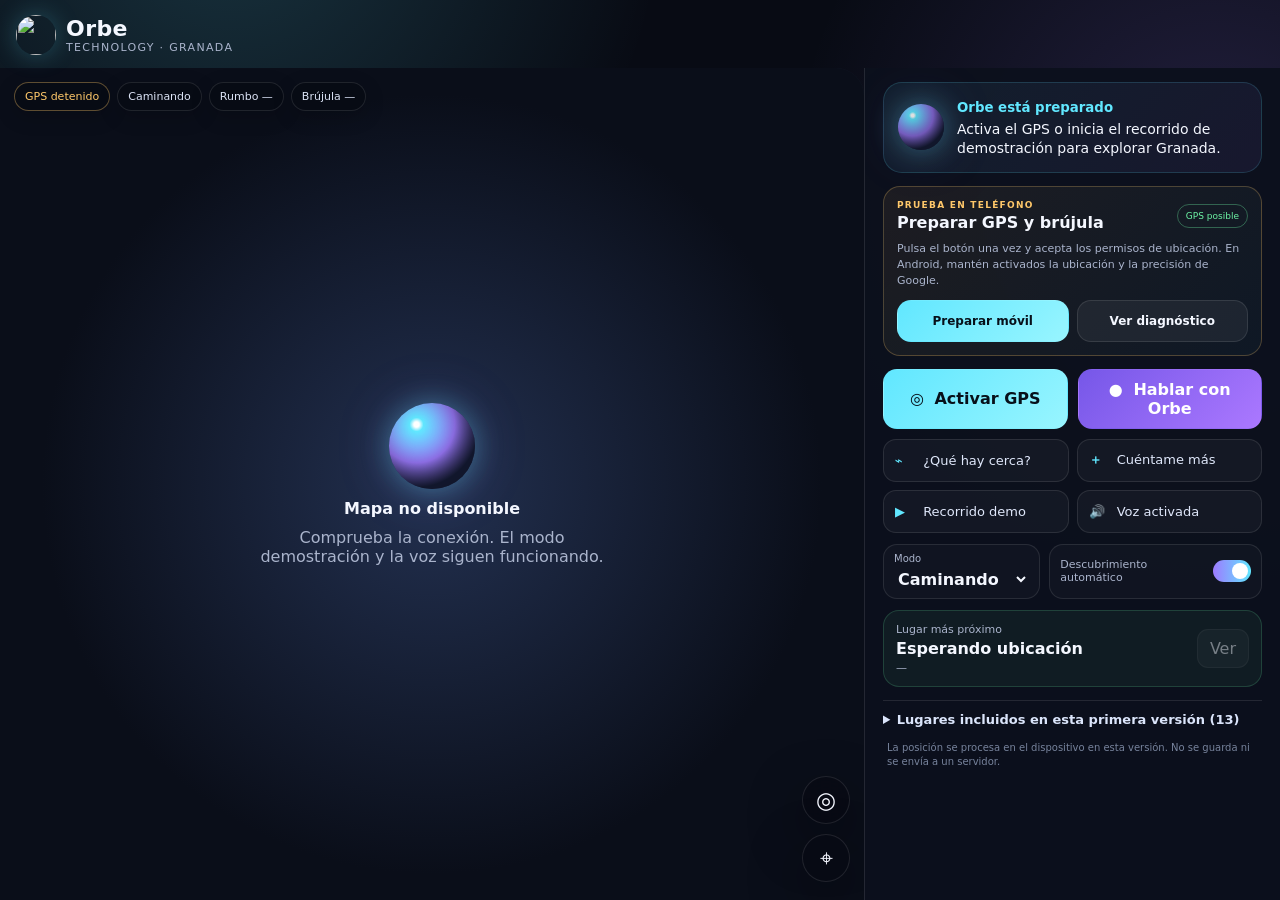
==== index.html @ 75669707 "Add files via upload" ====
<!doctype html>
<html lang="es">
<head>
  <meta charset="utf-8">
  <meta name="viewport" content="width=device-width, initial-scale=1, viewport-fit=cover">
  <meta name="theme-color" content="#080b14">
  <meta name="mobile-web-app-capable" content="yes">
  <meta name="apple-mobile-web-app-capable" content="yes">
  <meta name="apple-mobile-web-app-status-bar-style" content="black-translucent">
  <meta name="description" content="Orbe Technology: guía inteligente de Granada basada en ubicación, orientación y voz.">
  <title>Orbe Technology · Granada · v2.1</title>
  <link rel="manifest" href="manifest.webmanifest">
  <link rel="icon" href="icons/orbe-192.png">
  <link rel="apple-touch-icon" href="icons/orbe-192.png">
  <link rel="preconnect" href="https://unpkg.com">
  <link rel="preconnect" href="https://tile.openstreetmap.org">
  <link rel="stylesheet" href="https://unpkg.com/leaflet@1.9.4/dist/leaflet.css" integrity="sha256-p4NxAoJBhIINfQ3ynhSSPDuZdvzOq7pUB7ZpARp+6g=" crossorigin="">
  <link rel="stylesheet" href="styles.css?v=2.1">
</head>
<body>
  <div id="app">
    <header class="topbar">
      <div class="brand" aria-label="Orbe Technology">
        <img src="icons/orbe-192.png" alt="" class="brand-icon">
        <div>
          <strong>Orbe</strong>
          <span>Technology · Granada</span>
        </div>
      </div>
      <button id="installBtn" class="icon-btn hidden" type="button" title="Instalar Orbe" aria-label="Instalar Orbe">＋</button>
    </header>

    <main>
      <section class="map-wrap" aria-label="Mapa de Orbe">
        <div id="map"></div>
        <div id="mapFallback" class="map-fallback hidden">
          <div class="orb-large"></div>
          <strong>Mapa no disponible</strong>
          <span>Comprueba la conexión. El modo demostración y la voz siguen funcionando.</span>
        </div>

        <div class="status-row">
          <span id="locationBadge" class="badge badge-warn">GPS detenido</span>
          <span id="modeBadge" class="badge">Caminando</span>
          <span id="headingBadge" class="badge">Rumbo —</span>
          <span id="compassBadge" class="badge">Brújula —</span>
        </div>

        <div class="map-actions">
          <button id="locateBtn" class="round-btn" type="button" aria-label="Activar ubicación" title="Activar ubicación">◎</button>
          <button id="centerBtn" class="round-btn" type="button" aria-label="Centrar mapa" title="Centrar mapa">⌖</button>
        </div>
      </section>

      <section class="control-panel" aria-live="polite">
        <div class="grabber"></div>

        <div class="orbe-message">
          <div id="pulseOrb" class="pulse-orb" aria-hidden="true"></div>
          <div>
            <small id="assistantState">Orbe está preparado</small>
            <p id="assistantText">Activa el GPS o inicia el recorrido de demostración para explorar Granada.</p>
          </div>
        </div>

        <div id="mobileSetup" class="mobile-setup">
          <div class="mobile-setup-head">
            <div>
              <small>PRUEBA EN TELÉFONO</small>
              <strong>Preparar GPS y brújula</strong>
            </div>
            <span id="secureStatus" class="setup-chip">Comprobando…</span>
          </div>
          <p id="mobileSetupText">Pulsa el botón una vez y acepta los permisos de ubicación. En Android, mantén activados la ubicación y la precisión de Google.</p>
          <div class="setup-grid">
            <button id="prepareMobileBtn" class="action action-primary" type="button">Preparar móvil</button>
            <button id="diagnosticsBtn" class="action" type="button">Ver diagnóstico</button>
          </div>
          <div id="diagnosticsPanel" class="diagnostics-panel hidden">
            <div><span>Contexto seguro</span><strong id="diagSecure">—</strong></div>
            <div><span>Geolocalización</span><strong id="diagGeo">—</strong></div>
            <div><span>Brújula</span><strong id="diagCompass">—</strong></div>
            <div><span>Pantalla activa</span><strong id="diagWake">—</strong></div>
            <div><span>Protocolo</span><strong id="diagProtocol">—</strong></div>
            <div><span>Permiso GPS</span><strong id="diagPermission">—</strong></div>
          </div>
        </div>

        <div class="primary-actions">
          <button id="gpsBtn" class="action action-primary" type="button">
            <span>◎</span> Activar GPS
          </button>
          <button id="micBtn" class="action action-voice" type="button">
            <span>●</span> Hablar con Orbe
          </button>
        </div>

        <div class="quick-grid">
          <button id="nearbyBtn" class="quick" type="button"><span>⌁</span> ¿Qué hay cerca?</button>
          <button id="moreBtn" class="quick" type="button"><span>＋</span> Cuéntame más</button>
          <button id="demoBtn" class="quick" type="button"><span>▶</span> Recorrido demo</button>
          <button id="muteBtn" class="quick" type="button"><span>🔊</span> Voz activada</button>
        </div>

        <div class="settings-line">
          <label class="select-wrap">
            <span>Modo</span>
            <select id="travelMode">
              <option value="walk">Caminando</option>
              <option value="car">Vehículo</option>
            </select>
          </label>
          <label class="switch-wrap">
            <span>Descubrimiento automático</span>
            <input id="autoDiscover" type="checkbox" checked>
            <i></i>
          </label>
        </div>

        <div id="nearestCard" class="nearest-card">
          <div>
            <small>Lugar más próximo</small>
            <strong id="nearestName">Esperando ubicación</strong>
            <span id="nearestMeta">—</span>
          </div>
          <button id="openNearestBtn" class="small-btn" type="button" disabled>Ver</button>
        </div>

        <details class="places-section">
          <summary>Lugares incluidos en esta primera versión <span id="poiCount"></span></summary>
          <div id="placesList" class="places-list"></div>
        </details>

        <p class="privacy-note">La posición se procesa en el dispositivo en esta versión. No se guarda ni se envía a un servidor.</p>
      </section>
    </main>
  </div>

  <dialog id="poiDialog" class="poi-dialog">
    <button id="closeDialogBtn" class="dialog-close" type="button" aria-label="Cerrar">×</button>
    <div id="dialogEmoji" class="dialog-emoji">◎</div>
    <small id="dialogCategory"></small>
    <h2 id="dialogTitle"></h2>
    <p id="dialogDistance"></p>
    <p id="dialogLong"></p>
    <div class="dialog-actions">
      <button id="speakPoiBtn" class="action action-primary" type="button">Escuchar</button>
      <button id="guidePoiBtn" class="action" type="button">Orientarme</button>
    </div>
    <a id="dialogSource" href="#" target="_blank" rel="noreferrer">Consultar fuente</a>
  </dialog>

  <div id="toast" class="toast" role="status"></div>

  <script src="https://unpkg.com/leaflet@1.9.4/dist/leaflet.js" integrity="sha256-20nQCchB9co0qIjJZRGuk2/Z9VM+kNiyxNV1lvTlZBo=" crossorigin=""></script>
  <script src="pois.js?v=2.1"></script>
  <script src="app.js?v=2.1"></script>
</body>
</html>
---- styles.css ----
:root {
  color-scheme: dark;
  --bg: #080b14;
  --panel: rgba(12, 16, 29, 0.96);
  --panel-soft: rgba(27, 34, 55, 0.82);
  --text: #f4f7ff;
  --muted: #aab4cc;
  --line: rgba(255,255,255,.10);
  --cyan: #61e7ff;
  --violet: #9d7bff;
  --green: #6cf2a4;
  --amber: #ffc86a;
  --danger: #ff7b91;
  --shadow: 0 18px 55px rgba(0,0,0,.38);
}
* { box-sizing: border-box; }
html, body { margin: 0; min-height: 100%; background: var(--bg); color: var(--text); font-family: Inter, ui-sans-serif, system-ui, -apple-system, BlinkMacSystemFont, "Segoe UI", sans-serif; }
body { overflow-x: hidden; }
button, select { font: inherit; }
button { cursor: pointer; }
.hidden { display: none !important; }
#app { min-height: 100dvh; background: radial-gradient(circle at 18% -10%, rgba(97,231,255,.18), transparent 30%), radial-gradient(circle at 95% 20%, rgba(157,123,255,.18), transparent 30%), var(--bg); }
.topbar { height: 68px; display: flex; align-items: center; justify-content: space-between; padding: max(10px, env(safe-area-inset-top)) 16px 8px; position: relative; z-index: 1000; }
.brand { display: flex; align-items: center; gap: 10px; }
.brand-icon { width: 40px; height: 40px; border-radius: 50%; box-shadow: 0 0 24px rgba(97,231,255,.25); }
.brand strong { display: block; font-size: 22px; letter-spacing: .02em; }
.brand span { display: block; color: var(--muted); font-size: 11px; letter-spacing: .12em; text-transform: uppercase; }
.icon-btn { width: 40px; height: 40px; border-radius: 50%; border: 1px solid var(--line); background: var(--panel-soft); color: var(--text); font-size: 23px; }
main { display: grid; grid-template-columns: minmax(0, 1.35fr) minmax(340px, .65fr); min-height: calc(100dvh - 68px); }
.map-wrap { position: sticky; top: 0; min-height: calc(100dvh - 68px); overflow: hidden; border-radius: 0 28px 0 0; }
#map { width: 100%; height: 100%; min-height: calc(100dvh - 68px); background: #101827; }
.leaflet-container { background: #101827; font-family: inherit; }
.leaflet-tile-pane { filter: none !important; }
.leaflet-tile { max-width: none !important; max-height: none !important; image-rendering: auto; }
/* El filtro oscuro anterior podía provocar huecos de renderizado en Chrome. */
.leaflet-control-attribution { font-size: 9px; background: rgba(8,11,20,.78) !important; color: #c3c9d7; }
.leaflet-control-attribution a { color: #8deaff; }
.poi-marker { width: 34px; height: 34px; display: grid; place-items: center; border: 2px solid rgba(255,255,255,.8); border-radius: 50%; background: linear-gradient(145deg, rgba(25,35,61,.98), rgba(10,13,25,.98)); box-shadow: 0 6px 18px rgba(0,0,0,.42), 0 0 18px rgba(97,231,255,.26); font-size: 17px; }
.user-marker { --heading: 0deg; width: 34px; height: 34px; border-radius: 50%; background: var(--cyan); border: 5px solid rgba(255,255,255,.86); box-shadow: 0 0 0 9px rgba(97,231,255,.18), 0 0 28px rgba(97,231,255,.70); position: relative; transform: rotate(var(--heading)); transition: transform .35s linear; }
.user-marker::after { content: ""; position: absolute; width: 0; height: 0; border-left: 7px solid transparent; border-right: 7px solid transparent; border-bottom: 14px solid var(--cyan); top: -17px; left: 5px; transform-origin: 7px 34px; }
.status-row { position: absolute; z-index: 600; top: 14px; left: 14px; right: 14px; display: flex; flex-wrap: wrap; gap: 7px; pointer-events: none; }
.badge { padding: 7px 10px; border-radius: 999px; border: 1px solid var(--line); background: rgba(8,11,20,.82); backdrop-filter: blur(12px); color: #dce4f6; font-size: 11px; box-shadow: 0 6px 20px rgba(0,0,0,.18); }
.badge-good { border-color: rgba(108,242,164,.36); color: var(--green); }
.badge-warn { border-color: rgba(255,200,106,.35); color: var(--amber); }
.map-actions { position: absolute; right: 14px; bottom: 18px; z-index: 600; display: grid; gap: 10px; }
.round-btn { width: 48px; height: 48px; border: 1px solid var(--line); border-radius: 50%; background: rgba(8,11,20,.90); color: var(--text); font-size: 23px; box-shadow: var(--shadow); backdrop-filter: blur(12px); }
.round-btn.active { color: var(--cyan); border-color: rgba(97,231,255,.55); }
.map-fallback { position: absolute; inset: 0; z-index: 400; display: grid; align-content: center; justify-items: center; gap: 10px; padding: 30px; text-align: center; background: radial-gradient(circle at center, rgba(38,53,88,.85), #0a0e19 65%); }
.map-fallback span { color: var(--muted); max-width: 360px; }
.orb-large, .pulse-orb { border-radius: 50%; background: radial-gradient(circle at 32% 25%, #fff 0 3%, var(--cyan) 8%, var(--violet) 44%, #1b2344 72%); box-shadow: inset -12px -16px 30px rgba(0,0,0,.40), 0 0 28px rgba(97,231,255,.36), 0 0 58px rgba(157,123,255,.18); }
.orb-large { width: 86px; height: 86px; }
.control-panel { padding: 14px 18px calc(22px + env(safe-area-inset-bottom)); background: var(--panel); border-left: 1px solid var(--line); overflow-y: auto; max-height: calc(100dvh - 68px); }
.grabber { display: none; width: 46px; height: 4px; border-radius: 99px; background: rgba(255,255,255,.22); margin: 2px auto 13px; }
.orbe-message { display: flex; gap: 13px; align-items: center; padding: 14px; border: 1px solid rgba(97,231,255,.16); background: linear-gradient(135deg, rgba(97,231,255,.07), rgba(157,123,255,.08)); border-radius: 19px; margin-bottom: 13px; }
.pulse-orb { flex: 0 0 auto; width: 46px; height: 46px; transition: transform .2s ease; }
.pulse-orb.speaking { animation: pulse 1.1s infinite ease-in-out; }
@keyframes pulse { 50% { transform: scale(1.13); filter: brightness(1.2); } }
.orbe-message small { color: var(--cyan); font-weight: 700; }
.orbe-message p { margin: 4px 0 0; line-height: 1.35; font-size: 14px; }
.primary-actions { display: grid; grid-template-columns: 1fr 1fr; gap: 10px; }
.action { min-height: 48px; border-radius: 14px; border: 1px solid var(--line); background: rgba(255,255,255,.055); color: var(--text); padding: 10px 13px; font-weight: 750; }
.action span { margin-right: 5px; }
.action-primary { color: #07101a; background: linear-gradient(135deg, var(--cyan), #98f5ff); border-color: transparent; }
.action-voice { color: white; background: linear-gradient(135deg, #7657e8, #ab78ff); border-color: transparent; }
.action.listening { animation: listen 1s infinite; }
@keyframes listen { 50% { box-shadow: 0 0 0 8px rgba(157,123,255,.16); } }
.quick-grid { display: grid; grid-template-columns: 1fr 1fr; gap: 8px; margin: 10px 0; }
.quick { min-height: 43px; border: 1px solid var(--line); border-radius: 13px; color: #dfe7fa; background: rgba(255,255,255,.035); text-align: left; padding: 9px 11px; font-size: 13px; }
.quick span { display: inline-grid; width: 24px; color: var(--cyan); font-weight: 800; }
.settings-line { display: grid; grid-template-columns: .85fr 1.15fr; gap: 9px; margin: 11px 0; }
.select-wrap, .switch-wrap { min-height: 55px; border: 1px solid var(--line); border-radius: 14px; background: rgba(255,255,255,.025); padding: 8px 10px; }
.select-wrap span, .switch-wrap span { display: block; font-size: 10px; color: var(--muted); margin-bottom: 5px; }
select { width: 100%; border: 0; outline: 0; color: var(--text); background: transparent; font-weight: 700; }
.switch-wrap { display: grid; grid-template-columns: 1fr 38px; align-items: center; gap: 6px; }
.switch-wrap span { margin: 0; font-size: 11px; }
.switch-wrap input { display: none; }
.switch-wrap i { width: 38px; height: 22px; border-radius: 99px; background: #31384a; position: relative; transition: .2s; }
.switch-wrap i::after { content: ""; position: absolute; width: 16px; height: 16px; border-radius: 50%; background: white; left: 3px; top: 3px; transition: .2s; }
.switch-wrap input:checked + i { background: linear-gradient(90deg, var(--violet), var(--cyan)); }
.switch-wrap input:checked + i::after { transform: translateX(16px); }
.nearest-card { display: flex; align-items: center; justify-content: space-between; gap: 10px; border: 1px solid rgba(108,242,164,.18); background: rgba(108,242,164,.055); border-radius: 16px; padding: 12px; }
.nearest-card small, .nearest-card span { display: block; color: var(--muted); font-size: 11px; }
.nearest-card strong { display: block; margin: 3px 0; }
.small-btn { border: 1px solid var(--line); color: var(--text); border-radius: 11px; background: rgba(255,255,255,.07); padding: 9px 12px; }
.small-btn:disabled { opacity: .45; cursor: not-allowed; }
.places-section { margin-top: 13px; border-top: 1px solid var(--line); padding-top: 11px; }
.places-section summary { cursor: pointer; color: #dbe5fb; font-size: 13px; font-weight: 750; }
.places-list { display: grid; gap: 7px; margin-top: 10px; }
.place-row { display: grid; grid-template-columns: 34px 1fr auto; align-items: center; gap: 9px; border: 1px solid var(--line); border-radius: 13px; background: rgba(255,255,255,.025); padding: 9px; }
.place-row .place-emoji { width: 34px; height: 34px; display: grid; place-items: center; border-radius: 50%; background: rgba(97,231,255,.08); }
.place-row small { display: block; color: var(--muted); font-size: 10px; }
.place-row button { border: 0; color: var(--cyan); background: transparent; font-weight: 800; }
.privacy-note { color: #77839c; font-size: 10px; line-height: 1.45; margin: 14px 4px 0; }
.poi-dialog { width: min(520px, calc(100% - 24px)); border: 1px solid var(--line); border-radius: 24px; background: #0d1220; color: var(--text); padding: 22px; box-shadow: var(--shadow); }
.poi-dialog::backdrop { background: rgba(0,0,0,.72); backdrop-filter: blur(5px); }
.dialog-close { position: absolute; top: 10px; right: 12px; width: 34px; height: 34px; border: 0; border-radius: 50%; background: rgba(255,255,255,.07); color: var(--text); font-size: 24px; }
.dialog-emoji { font-size: 34px; margin-top: 4px; }
.poi-dialog small { color: var(--cyan); }
.poi-dialog h2 { margin: 7px 38px 6px 0; }
.poi-dialog p { color: #d8e0f0; line-height: 1.55; }
#dialogDistance { color: var(--muted); font-size: 12px; }
.dialog-actions { display: grid; grid-template-columns: 1fr 1fr; gap: 9px; margin: 16px 0; }
.poi-dialog a { color: var(--cyan); font-size: 12px; }
.toast { position: fixed; left: 50%; bottom: calc(18px + env(safe-area-inset-bottom)); z-index: 3000; transform: translate(-50%, 30px); opacity: 0; pointer-events: none; padding: 10px 14px; border-radius: 12px; background: rgba(14,19,33,.95); border: 1px solid var(--line); color: var(--text); transition: .25s; box-shadow: var(--shadow); text-align: center; max-width: calc(100% - 30px); font-size: 13px; }
.toast.show { transform: translate(-50%, 0); opacity: 1; }
@media (max-width: 820px) {
  .topbar { height: 62px; }
  main { display: block; min-height: calc(100dvh - 62px); }
  .map-wrap { position: relative; height: 47dvh; min-height: 330px; border-radius: 0; }
  #map { min-height: 330px; height: 47dvh; }
  .control-panel { position: relative; z-index: 800; margin-top: -24px; border: 0; border-radius: 25px 25px 0 0; max-height: none; min-height: 54dvh; box-shadow: 0 -15px 40px rgba(0,0,0,.32); }
  .grabber { display: block; }
  .status-row { top: 10px; }
  .map-actions { bottom: 36px; }
}
@media (max-width: 410px) {
  .primary-actions { grid-template-columns: 1fr; }
  .settings-line { grid-template-columns: 1fr; }
}

.mobile-setup { margin-bottom: 13px; padding: 13px; border-radius: 17px; border: 1px solid rgba(255,200,106,.25); background: linear-gradient(135deg, rgba(255,200,106,.07), rgba(97,231,255,.04)); }
.mobile-setup-head { display: flex; align-items: center; justify-content: space-between; gap: 10px; }
.mobile-setup-head small { display: block; color: var(--amber); font-size: 9px; font-weight: 850; letter-spacing: .14em; }
.mobile-setup-head strong { display: block; margin-top: 3px; }
.mobile-setup p { color: var(--muted); font-size: 11px; line-height: 1.45; margin: 9px 0 11px; }
.setup-chip { flex: 0 0 auto; padding: 6px 8px; border-radius: 999px; border: 1px solid var(--line); color: var(--muted); font-size: 9px; }
.setup-chip.good { color: var(--green); border-color: rgba(108,242,164,.34); }
.setup-chip.warn { color: var(--amber); border-color: rgba(255,200,106,.35); }
.setup-grid { display: grid; grid-template-columns: 1fr 1fr; gap: 8px; }
.setup-grid .action { min-height: 42px; font-size: 12px; }
.diagnostics-panel { display: grid; grid-template-columns: 1fr 1fr; gap: 7px; margin-top: 10px; }
.diagnostics-panel div { min-width: 0; padding: 8px; border: 1px solid var(--line); border-radius: 11px; background: rgba(255,255,255,.025); }
.diagnostics-panel span, .diagnostics-panel strong { display: block; overflow-wrap: anywhere; }
.diagnostics-panel span { color: var(--muted); font-size: 9px; }
.diagnostics-panel strong { margin-top: 3px; font-size: 11px; }
@media (max-width: 410px) {
  .setup-grid, .diagnostics-panel { grid-template-columns: 1fr; }
}
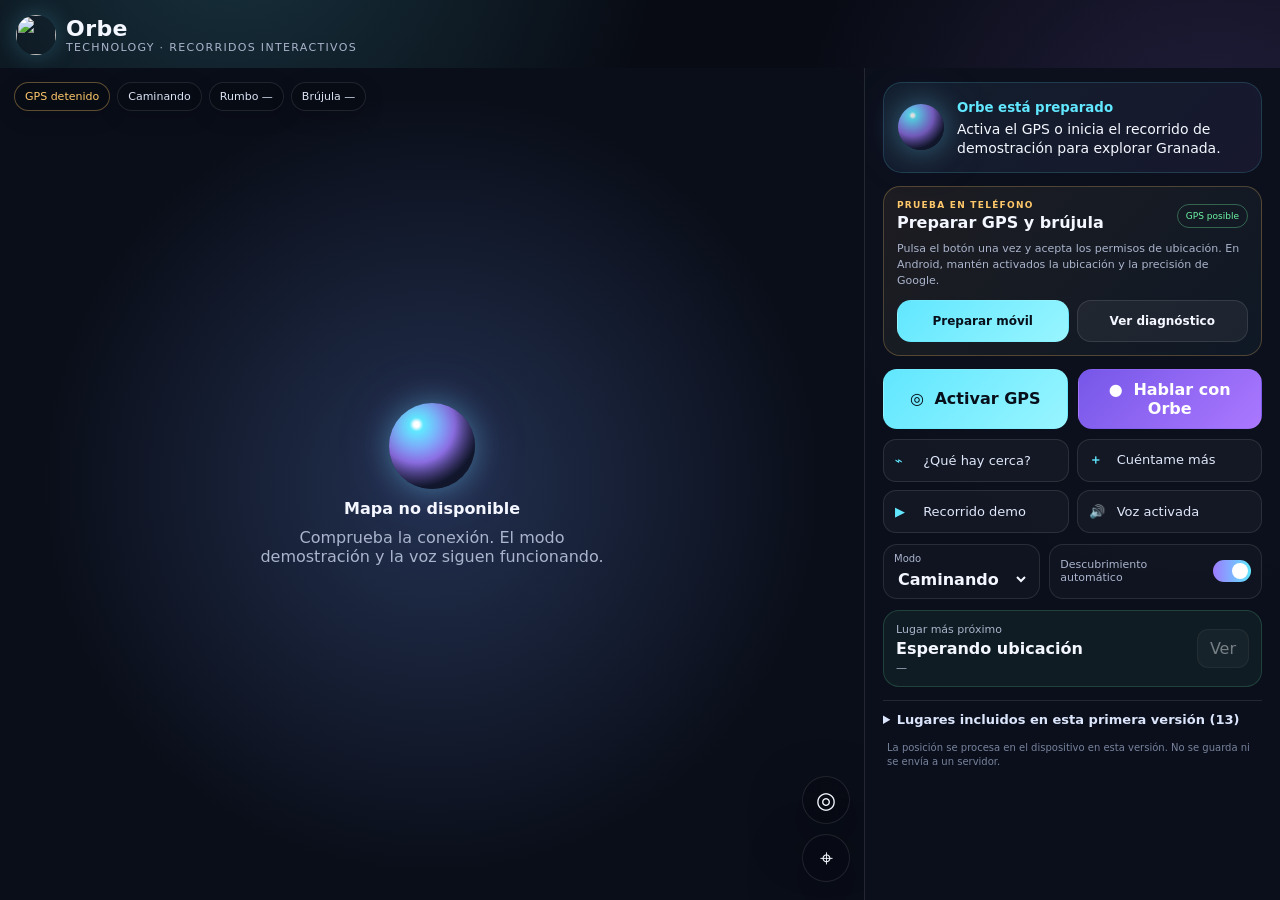
==== commit 028a9447: "Corrige carga del mapa y actualiza nombre de Orbe" ====
--- a/index.html
+++ b/index.html
@@ -7,24 +7,22 @@
   <meta name="mobile-web-app-capable" content="yes">
   <meta name="apple-mobile-web-app-capable" content="yes">
   <meta name="apple-mobile-web-app-status-bar-style" content="black-translucent">
-  <meta name="description" content="Orbe Technology: guía inteligente de Granada basada en ubicación, orientación y voz.">
-  <title>Orbe Technology · Granada · v2.1</title>
+  <meta name="description" content="Orbe Technology: recorridos interactivos con ubicación, orientación y voz.">
+  <title>Orbe Technology · Recorridos Interactivos · v2.4</title>
   <link rel="manifest" href="manifest.webmanifest">
-  <link rel="icon" href="icons/orbe-192.png">
-  <link rel="apple-touch-icon" href="icons/orbe-192.png">
-  <link rel="preconnect" href="https://unpkg.com">
-  <link rel="preconnect" href="https://tile.openstreetmap.org">
-  <link rel="stylesheet" href="https://unpkg.com/leaflet@1.9.4/dist/leaflet.css" integrity="sha256-p4NxAoJBhIINfQ3ynhSSPDuZdvzOq7pUB7ZpARp+6g=" crossorigin="">
-  <link rel="stylesheet" href="styles.css?v=2.1">
+  <link rel="icon" href="icons/orbe.svg">
+  <link rel="apple-touch-icon" href="icons/orbe.svg">
+  <link rel="stylesheet" href="leaflet-lite.css?v=2.4">
+  <link rel="stylesheet" href="styles.css?v=2.4">
 </head>
 <body>
   <div id="app">
     <header class="topbar">
       <div class="brand" aria-label="Orbe Technology">
-        <img src="icons/orbe-192.png" alt="" class="brand-icon">
+        <img src="icons/orbe.svg" alt="" class="brand-icon">
         <div>
           <strong>Orbe</strong>
-          <span>Technology · Granada</span>
+          <span>Technology · Recorridos Interactivos</span>
         </div>
       </div>
       <button id="installBtn" class="icon-btn hidden" type="button" title="Instalar Orbe" aria-label="Instalar Orbe">＋</button>
@@ -152,8 +150,8 @@
 
   <div id="toast" class="toast" role="status"></div>
 
-  <script src="https://unpkg.com/leaflet@1.9.4/dist/leaflet.js" integrity="sha256-20nQCchB9co0qIjJZRGuk2/Z9VM+kNiyxNV1lvTlZBo=" crossorigin=""></script>
-  <script src="pois.js?v=2.1"></script>
-  <script src="app.js?v=2.1"></script>
+  <script src="leaflet-lite.js?v=2.4"></script>
+  <script src="pois.js?v=2.4"></script>
+  <script src="app.js?v=2.4"></script>
 </body>
 </html>
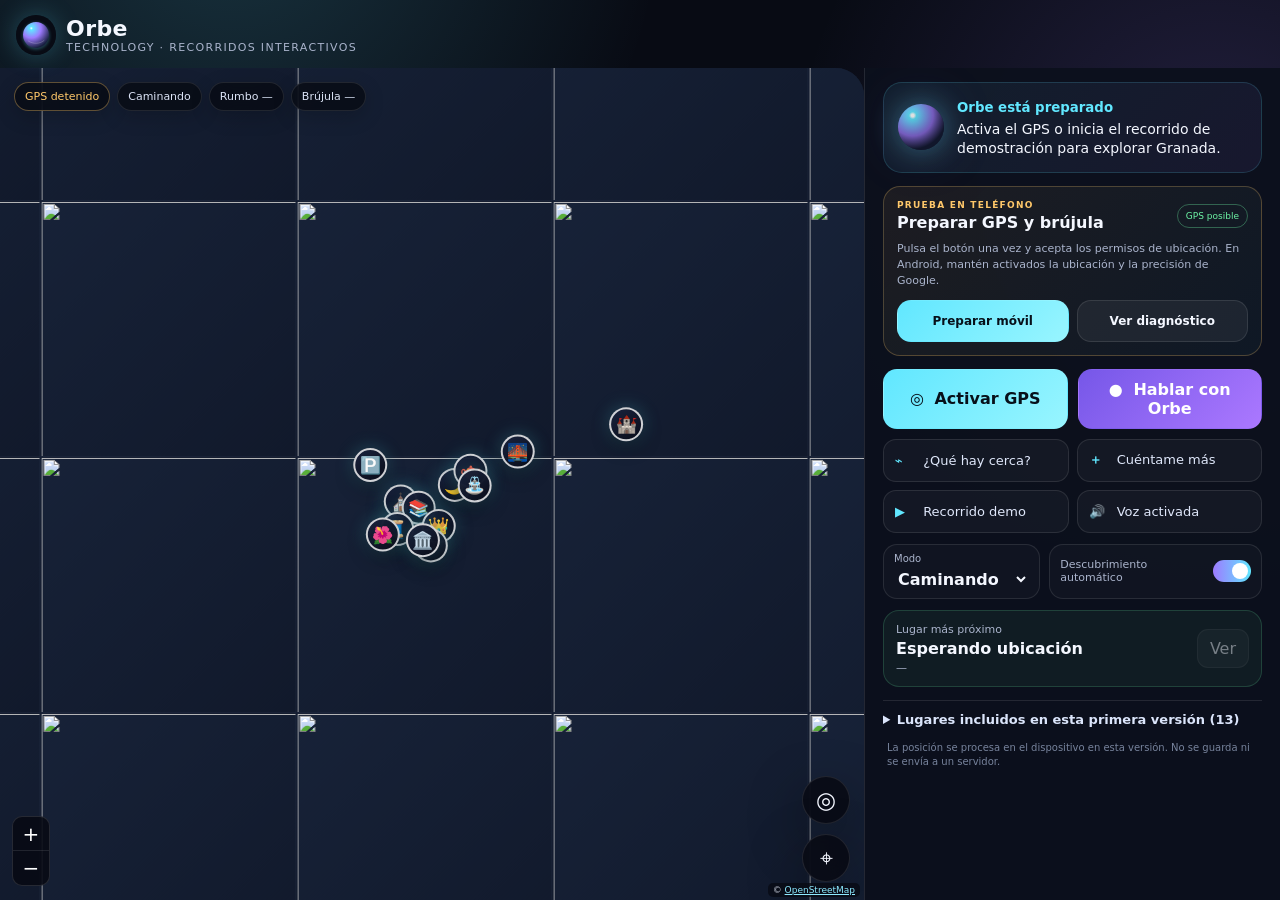
==== commit 1f1bf0b8: "Activa demo sincronizada y versión 2.5" ====
--- a/index.html
+++ b/index.html
@@ -8,12 +8,12 @@
   <meta name="apple-mobile-web-app-capable" content="yes">
   <meta name="apple-mobile-web-app-status-bar-style" content="black-translucent">
   <meta name="description" content="Orbe Technology: recorridos interactivos con ubicación, orientación y voz.">
-  <title>Orbe Technology · Recorridos Interactivos · v2.4</title>
+  <title>Orbe Technology · Recorridos Interactivos · v2.5</title>
   <link rel="manifest" href="manifest.webmanifest">
   <link rel="icon" href="icons/orbe.svg">
   <link rel="apple-touch-icon" href="icons/orbe.svg">
-  <link rel="stylesheet" href="leaflet-lite.css?v=2.4">
-  <link rel="stylesheet" href="styles.css?v=2.4">
+  <link rel="stylesheet" href="leaflet-lite.css?v=2.5">
+  <link rel="stylesheet" href="styles.css?v=2.5">
 </head>
 <body>
   <div id="app">
@@ -150,8 +150,9 @@
 
   <div id="toast" class="toast" role="status"></div>
 
-  <script src="leaflet-lite.js?v=2.4"></script>
-  <script src="pois.js?v=2.4"></script>
-  <script src="app.js?v=2.4"></script>
+  <script src="leaflet-lite.js?v=2.5"></script>
+  <script src="pois.js?v=2.5"></script>
+  <script src="demo-sync.js?v=2.5"></script>
+  <script src="app.js?v=2.5"></script>
 </body>
-</html>
+</html>
--- a/leaflet-lite.css
+++ b/leaflet-lite.css
@@ -0,0 +1 @@
+.lite-map{position:relative;overflow:hidden;touch-action:none;background:#101827}.lite-map-viewport,.lite-map-tiles,.lite-map-overlays{position:absolute;inset:0}.lite-map-tiles{overflow:hidden;background:linear-gradient(135deg,#172238,#0d1424)}.lite-map-tile{position:absolute;width:256px;height:256px;max-width:none!important;user-select:none;pointer-events:none}.lite-map-tile.tile-error,.lite-map-tile.tile-timeout{background:linear-gradient(135deg,#172238,#11192b);border:1px solid rgba(255,255,255,.025)}.lite-map-overlays{pointer-events:none}.lite-marker,.lite-circle{position:absolute;left:0;top:0;will-change:transform}.lite-marker{pointer-events:auto}.lite-circle{border-radius:50%;pointer-events:none}.leaflet-control-attribution{position:absolute;z-index:650;right:4px;bottom:3px;padding:2px 5px;border-radius:5px;font-size:9px;background:rgba(8,11,20,.75);color:#c3c9d7}.leaflet-control-attribution a{color:#8deaff}.lite-zoom{position:absolute;z-index:700;left:12px;bottom:14px;display:grid;border:1px solid rgba(255,255,255,.12);border-radius:10px;overflow:hidden;background:rgba(8,11,20,.9)}.lite-zoom button{width:36px;height:34px;border:0;border-bottom:1px solid rgba(255,255,255,.1);background:transparent;color:white;font-size:20px}.lite-zoom button:last-child{border-bottom:0}
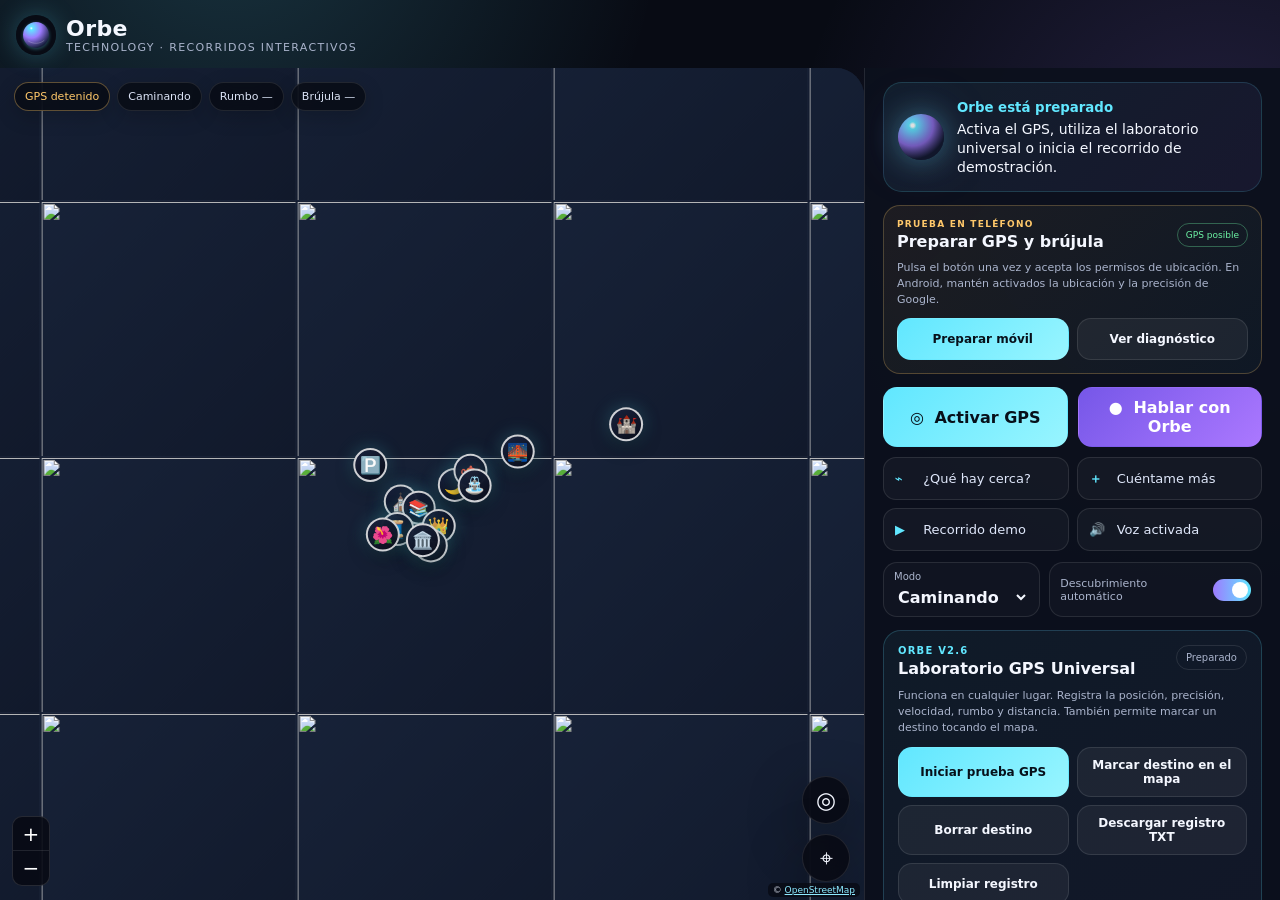
==== commit 7afdc98a: "Publica Orbe v2.6 Laboratorio GPS Universal" ====
--- a/index.html
+++ b/index.html
@@ -7,13 +7,14 @@
   <meta name="mobile-web-app-capable" content="yes">
   <meta name="apple-mobile-web-app-capable" content="yes">
   <meta name="apple-mobile-web-app-status-bar-style" content="black-translucent">
-  <meta name="description" content="Orbe Technology: recorridos interactivos con ubicación, orientación y voz.">
-  <title>Orbe Technology · Recorridos Interactivos · v2.5</title>
+  <meta name="description" content="Orbe Technology: recorridos interactivos y laboratorio GPS universal.">
+  <title>Orbe Technology · Recorridos Interactivos · v2.6</title>
   <link rel="manifest" href="manifest.webmanifest">
   <link rel="icon" href="icons/orbe.svg">
   <link rel="apple-touch-icon" href="icons/orbe.svg">
-  <link rel="stylesheet" href="leaflet-lite.css?v=2.5">
-  <link rel="stylesheet" href="styles.css?v=2.5">
+  <link rel="stylesheet" href="leaflet-lite.css?v=2.6">
+  <link rel="stylesheet" href="styles.css?v=2.6">
+  <link rel="stylesheet" href="gps-lab.css?v=2.6">
 </head>
 <body>
   <div id="app">
@@ -34,7 +35,7 @@
         <div id="mapFallback" class="map-fallback hidden">
           <div class="orb-large"></div>
           <strong>Mapa no disponible</strong>
-          <span>Comprueba la conexión. El modo demostración y la voz siguen funcionando.</span>
+          <span>Comprueba la conexión. El laboratorio GPS, el modo demostración y la voz siguen funcionando.</span>
         </div>
 
         <div class="status-row">
@@ -57,7 +58,7 @@
           <div id="pulseOrb" class="pulse-orb" aria-hidden="true"></div>
           <div>
             <small id="assistantState">Orbe está preparado</small>
-            <p id="assistantText">Activa el GPS o inicia el recorrido de demostración para explorar Granada.</p>
+            <p id="assistantText">Activa el GPS, utiliza el laboratorio universal o inicia el recorrido de demostración.</p>
           </div>
         </div>
 
@@ -115,6 +116,47 @@
           </label>
         </div>
 
+        <section id="gpsLab" class="gps-lab" aria-label="Laboratorio GPS Universal">
+          <div class="gps-lab-head">
+            <div>
+              <small>ORBE V2.6</small>
+              <strong>Laboratorio GPS Universal</strong>
+            </div>
+            <span id="labState" class="lab-chip">Preparado</span>
+          </div>
+          <p class="lab-help">Funciona en cualquier lugar. Registra la posición, precisión, velocidad, rumbo y distancia. También permite marcar un destino tocando el mapa.</p>
+
+          <div class="lab-actions">
+            <button id="labStartBtn" class="action action-primary" type="button">Iniciar prueba GPS</button>
+            <button id="labMarkBtn" class="action" type="button">Marcar destino en el mapa</button>
+            <button id="labClearDestinationBtn" class="action" type="button">Borrar destino</button>
+            <button id="labExportBtn" class="action" type="button">Descargar registro TXT</button>
+            <button id="labClearBtn" class="action" type="button">Limpiar registro</button>
+          </div>
+
+          <div class="lab-metrics">
+            <div class="lab-metric"><span>Latitud</span><strong id="labLat">—</strong></div>
+            <div class="lab-metric"><span>Longitud</span><strong id="labLon">—</strong></div>
+            <div class="lab-metric"><span>Precisión</span><strong id="labAccuracy">—</strong></div>
+            <div class="lab-metric"><span>Velocidad</span><strong id="labSpeed">—</strong></div>
+            <div class="lab-metric"><span>Rumbo GPS/mov.</span><strong id="labGpsHeading">—</strong></div>
+            <div class="lab-metric"><span>Brújula</span><strong id="labCompass">—</strong></div>
+            <div class="lab-metric"><span>Distancia recorrida</span><strong id="labDistance">0 m</strong></div>
+            <div class="lab-metric"><span>Duración</span><strong id="labDuration">00:00:00</strong></div>
+            <div class="lab-metric"><span>Muestras</span><strong id="labSamples">0</strong></div>
+          </div>
+
+          <div id="labQuality" class="lab-quality">Esperando GPS</div>
+
+          <div class="lab-destination-box">
+            <small>DESTINO DE PRUEBA</small>
+            <strong id="labDestination">Sin destino</strong>
+            <span id="labDestinationDirection">Pulsa «Marcar destino» y toca el mapa.</span>
+          </div>
+
+          <p class="lab-last-event">Último evento: <span id="labLastEvent">ninguno</span></p>
+        </section>
+
         <div id="nearestCard" class="nearest-card">
           <div>
             <small>Lugar más próximo</small>
@@ -129,7 +171,7 @@
           <div id="placesList" class="places-list"></div>
         </details>
 
-        <p class="privacy-note">La posición se procesa en el dispositivo en esta versión. No se guarda ni se envía a un servidor.</p>
+        <p class="privacy-note">La posición y el registro se procesan en el dispositivo. El TXT solo se genera cuando pulsas el botón de descarga.</p>
       </section>
     </main>
   </div>
@@ -150,9 +192,10 @@
 
   <div id="toast" class="toast" role="status"></div>
 
-  <script src="leaflet-lite.js?v=2.5"></script>
-  <script src="pois.js?v=2.5"></script>
-  <script src="demo-sync.js?v=2.5"></script>
-  <script src="app.js?v=2.5"></script>
+  <script src="leaflet-lite.js?v=2.6"></script>
+  <script src="pois.js?v=2.6"></script>
+  <script src="demo-sync.js?v=2.6"></script>
+  <script src="gps-lab.js?v=2.6"></script>
+  <script src="app.js?v=2.6"></script>
 </body>
-</html>+</html>
--- a/gps-lab.css
+++ b/gps-lab.css
@@ -0,0 +1,31 @@
+.gps-lab { margin-top: 13px; padding: 14px; border: 1px solid rgba(97,231,255,.2); border-radius: 18px; background: linear-gradient(145deg, rgba(97,231,255,.055), rgba(157,123,255,.055)); }
+.gps-lab-head { display: flex; align-items: flex-start; justify-content: space-between; gap: 12px; margin-bottom: 10px; }
+.gps-lab-head small { display: block; color: var(--cyan); font-size: 10px; font-weight: 800; letter-spacing: .12em; }
+.gps-lab-head strong { display: block; margin-top: 3px; font-size: 16px; }
+.lab-chip { flex: 0 0 auto; padding: 6px 9px; border: 1px solid var(--line); border-radius: 999px; color: var(--muted); font-size: 10px; }
+.lab-chip.good { color: var(--green); border-color: rgba(108,242,164,.4); }
+.lab-chip.warn { color: var(--amber); border-color: rgba(255,200,106,.4); }
+.lab-help { margin: 0 0 11px; color: var(--muted); font-size: 11px; line-height: 1.45; }
+.lab-actions { display: grid; grid-template-columns: 1fr 1fr; gap: 8px; }
+.lab-actions .action { min-height: 42px; font-size: 12px; }
+.lab-actions .action.active { color: #061017; background: linear-gradient(135deg, var(--amber), #ffe1a7); border-color: transparent; }
+.lab-actions .action.recording { color: white; background: linear-gradient(135deg, #e84f70, #ff8297); border-color: transparent; }
+.lab-metrics { display: grid; grid-template-columns: repeat(3, 1fr); gap: 7px; margin-top: 11px; }
+.lab-metric { min-width: 0; padding: 9px; border: 1px solid var(--line); border-radius: 13px; background: rgba(255,255,255,.025); }
+.lab-metric span { display: block; color: var(--muted); font-size: 9px; }
+.lab-metric strong { display: block; overflow: hidden; margin-top: 4px; color: #edf4ff; font-size: 12px; text-overflow: ellipsis; white-space: nowrap; }
+.lab-quality { margin-top: 9px; padding: 7px 9px; border-radius: 11px; background: rgba(255,255,255,.035); color: var(--muted); font-size: 11px; text-align: center; }
+.lab-quality.good { color: var(--green); background: rgba(108,242,164,.07); }
+.lab-quality.warn { color: var(--amber); background: rgba(255,200,106,.07); }
+.lab-quality.bad { color: var(--danger); background: rgba(255,123,145,.07); }
+.lab-destination-box { margin-top: 9px; padding: 10px; border: 1px solid rgba(157,123,255,.22); border-radius: 13px; background: rgba(157,123,255,.055); }
+.lab-destination-box small { color: var(--violet); font-size: 9px; font-weight: 800; letter-spacing: .1em; }
+.lab-destination-box strong, .lab-destination-box span { display: block; margin-top: 4px; }
+.lab-destination-box strong { font-size: 12px; }
+.lab-destination-box span { color: var(--muted); font-size: 11px; line-height: 1.4; }
+.lab-last-event { margin: 9px 2px 0; color: #8e99b1; font-size: 10px; line-height: 1.4; }
+.lab-destination-marker { width: 40px; height: 40px; display: grid; place-items: center; border: 3px solid white; border-radius: 50% 50% 50% 8px; background: linear-gradient(145deg, var(--violet), #6d4dde); color: white; box-shadow: 0 5px 18px rgba(0,0,0,.45), 0 0 24px rgba(157,123,255,.48); font-size: 15px; transform: rotate(-45deg); }
+@media (max-width: 430px) {
+  .lab-actions { grid-template-columns: 1fr; }
+  .lab-metrics { grid-template-columns: 1fr 1fr; }
+}
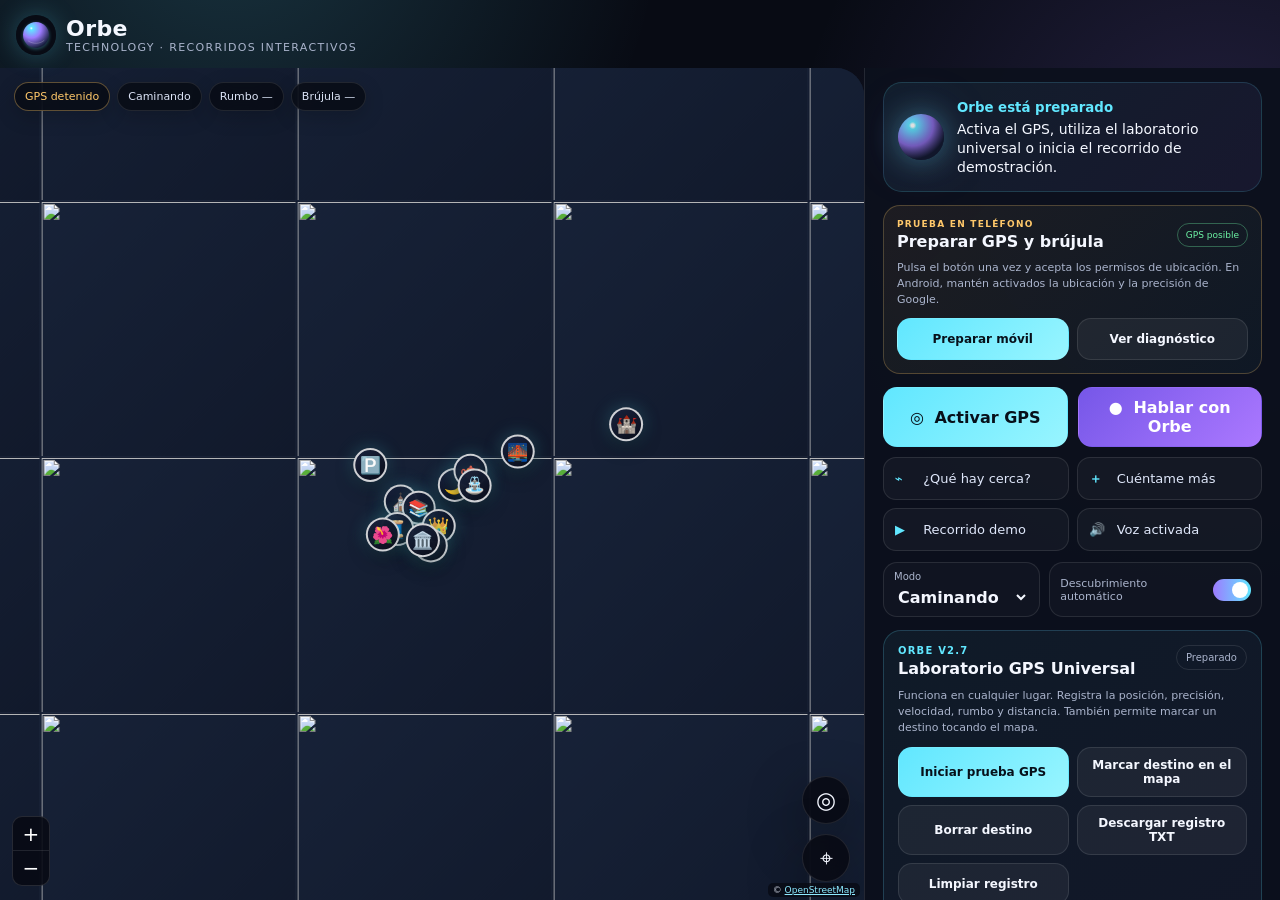
==== commit b2deff14: "Publica Orbe v2.7 con correcciones del Laboratorio GPS" ====
--- a/index.html
+++ b/index.html
@@ -8,13 +8,13 @@
   <meta name="apple-mobile-web-app-capable" content="yes">
   <meta name="apple-mobile-web-app-status-bar-style" content="black-translucent">
   <meta name="description" content="Orbe Technology: recorridos interactivos y laboratorio GPS universal.">
-  <title>Orbe Technology · Recorridos Interactivos · v2.6</title>
+  <title>Orbe Technology · Recorridos Interactivos · v2.7</title>
   <link rel="manifest" href="manifest.webmanifest">
   <link rel="icon" href="icons/orbe.svg">
   <link rel="apple-touch-icon" href="icons/orbe.svg">
-  <link rel="stylesheet" href="leaflet-lite.css?v=2.6">
-  <link rel="stylesheet" href="styles.css?v=2.6">
-  <link rel="stylesheet" href="gps-lab.css?v=2.6">
+  <link rel="stylesheet" href="leaflet-lite.css?v=2.7">
+  <link rel="stylesheet" href="styles.css?v=2.7">
+  <link rel="stylesheet" href="gps-lab.css?v=2.7">
 </head>
 <body>
   <div id="app">
@@ -35,7 +35,7 @@
         <div id="mapFallback" class="map-fallback hidden">
           <div class="orb-large"></div>
           <strong>Mapa no disponible</strong>
-          <span>Comprueba la conexión. El laboratorio GPS, el modo demostración y la voz siguen funcionando.</span>
+          <span>Comprueba la conexión. El modo demostración y la voz siguen funcionando.</span>
         </div>
 
         <div class="status-row">
@@ -119,7 +119,7 @@
         <section id="gpsLab" class="gps-lab" aria-label="Laboratorio GPS Universal">
           <div class="gps-lab-head">
             <div>
-              <small>ORBE V2.6</small>
+              <small>ORBE V2.7</small>
               <strong>Laboratorio GPS Universal</strong>
             </div>
             <span id="labState" class="lab-chip">Preparado</span>
@@ -192,10 +192,10 @@
 
   <div id="toast" class="toast" role="status"></div>
 
-  <script src="leaflet-lite.js?v=2.6"></script>
-  <script src="pois.js?v=2.6"></script>
-  <script src="demo-sync.js?v=2.6"></script>
-  <script src="gps-lab.js?v=2.6"></script>
-  <script src="app.js?v=2.6"></script>
+  <script src="leaflet-lite.js?v=2.7"></script>
+  <script src="pois.js?v=2.7"></script>
+  <script src="demo-sync.js?v=2.7"></script>
+  <script src="gps-lab.js?v=2.7"></script>
+  <script src="app.js?v=2.7"></script>
 </body>
-</html>
+</html>
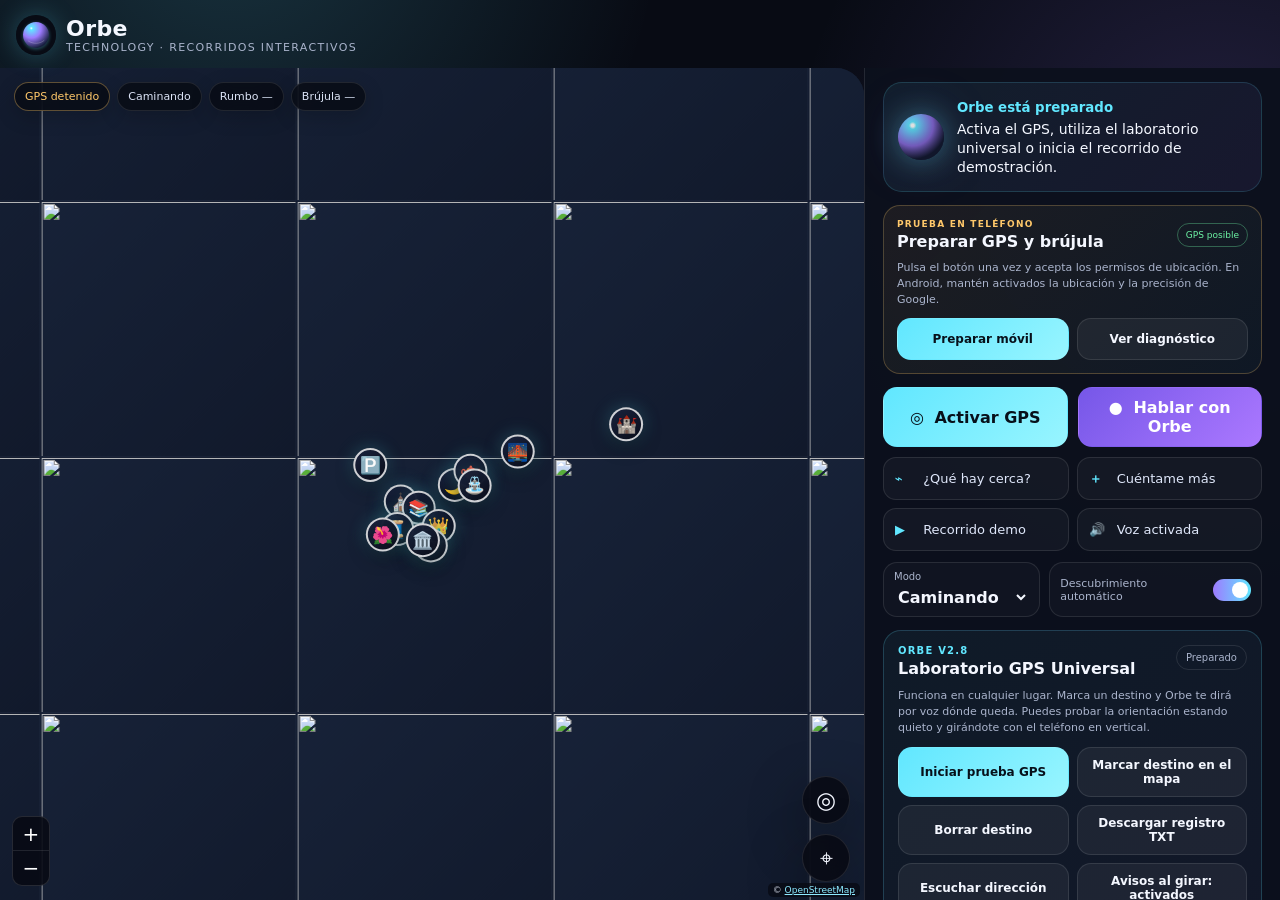
==== commit f011b01d: "Publica Orbe v2.8 con orientación hablada al destino" ====
--- a/index.html
+++ b/index.html
@@ -8,13 +8,13 @@
   <meta name="apple-mobile-web-app-capable" content="yes">
   <meta name="apple-mobile-web-app-status-bar-style" content="black-translucent">
   <meta name="description" content="Orbe Technology: recorridos interactivos y laboratorio GPS universal.">
-  <title>Orbe Technology · Recorridos Interactivos · v2.7</title>
+  <title>Orbe Technology · Recorridos Interactivos · v2.8</title>
   <link rel="manifest" href="manifest.webmanifest">
   <link rel="icon" href="icons/orbe.svg">
   <link rel="apple-touch-icon" href="icons/orbe.svg">
-  <link rel="stylesheet" href="leaflet-lite.css?v=2.7">
-  <link rel="stylesheet" href="styles.css?v=2.7">
-  <link rel="stylesheet" href="gps-lab.css?v=2.7">
+  <link rel="stylesheet" href="leaflet-lite.css?v=2.8">
+  <link rel="stylesheet" href="styles.css?v=2.8">
+  <link rel="stylesheet" href="gps-lab.css?v=2.8">
 </head>
 <body>
   <div id="app">
@@ -86,12 +86,8 @@
         </div>
 
         <div class="primary-actions">
-          <button id="gpsBtn" class="action action-primary" type="button">
-            <span>◎</span> Activar GPS
-          </button>
-          <button id="micBtn" class="action action-voice" type="button">
-            <span>●</span> Hablar con Orbe
-          </button>
+          <button id="gpsBtn" class="action action-primary" type="button"><span>◎</span> Activar GPS</button>
+          <button id="micBtn" class="action action-voice" type="button"><span>●</span> Hablar con Orbe</button>
         </div>
 
         <div class="quick-grid">
@@ -119,12 +115,12 @@
         <section id="gpsLab" class="gps-lab" aria-label="Laboratorio GPS Universal">
           <div class="gps-lab-head">
             <div>
-              <small>ORBE V2.7</small>
+              <small>ORBE V2.8</small>
               <strong>Laboratorio GPS Universal</strong>
             </div>
             <span id="labState" class="lab-chip">Preparado</span>
           </div>
-          <p class="lab-help">Funciona en cualquier lugar. Registra la posición, precisión, velocidad, rumbo y distancia. También permite marcar un destino tocando el mapa.</p>
+          <p class="lab-help">Funciona en cualquier lugar. Marca un destino y Orbe te dirá por voz dónde queda. Puedes probar la orientación estando quieto y girándote con el teléfono en vertical.</p>
 
           <div class="lab-actions">
             <button id="labStartBtn" class="action action-primary" type="button">Iniciar prueba GPS</button>
@@ -192,10 +188,11 @@
 
   <div id="toast" class="toast" role="status"></div>
 
-  <script src="leaflet-lite.js?v=2.7"></script>
-  <script src="pois.js?v=2.7"></script>
-  <script src="demo-sync.js?v=2.7"></script>
-  <script src="gps-lab.js?v=2.7"></script>
-  <script src="app.js?v=2.7"></script>
+  <script src="leaflet-lite.js?v=2.8"></script>
+  <script src="pois.js?v=2.8"></script>
+  <script src="demo-sync.js?v=2.8"></script>
+  <script src="gps-lab.js?v=2.8"></script>
+  <script src="destination-guide.js?v=2.8"></script>
+  <script src="app.js?v=2.8"></script>
 </body>
-</html>+</html>
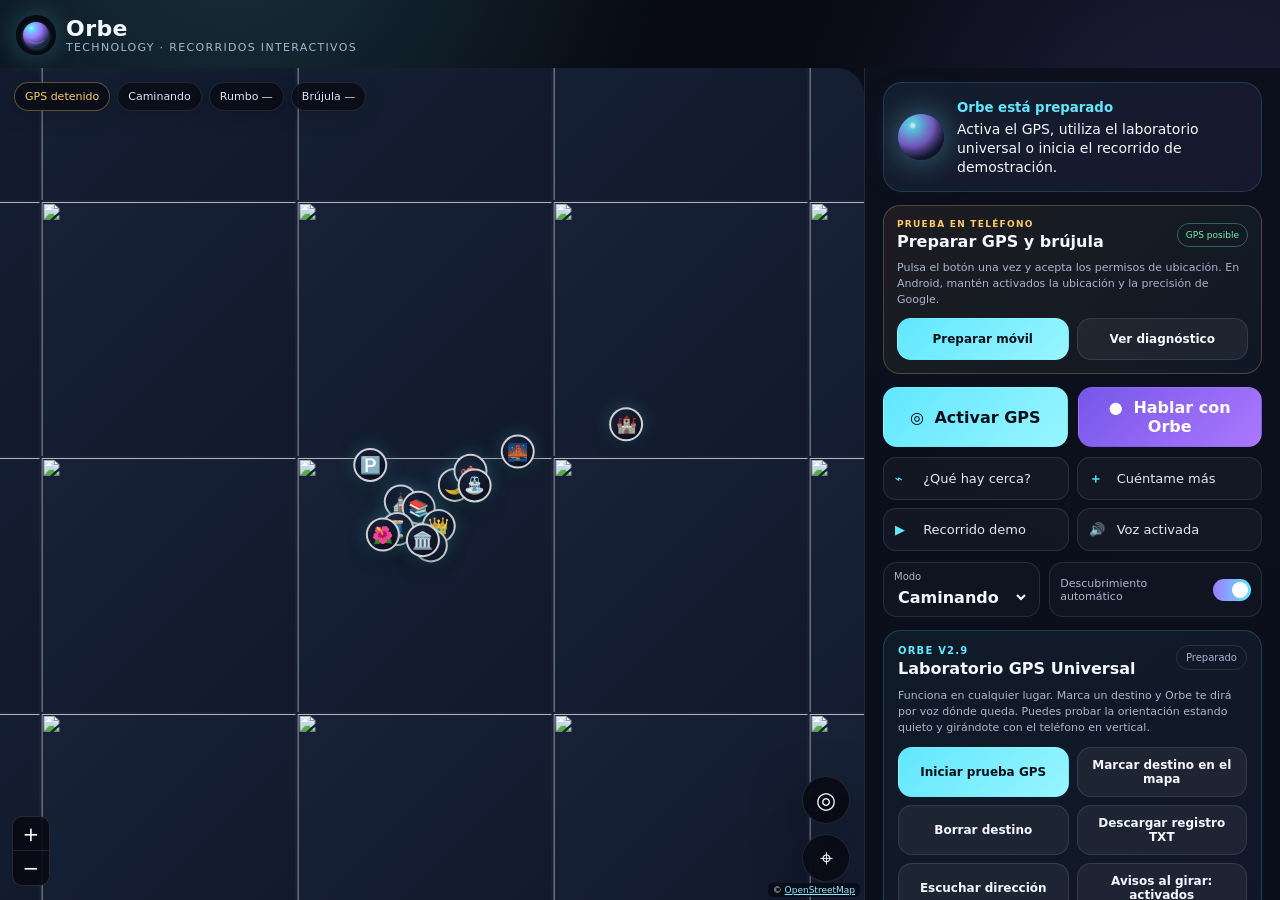
==== commit 59a58f65: "Publica Orbe v3.0 con orientación local por portales" ====
--- a/index.html
+++ b/index.html
@@ -7,14 +7,15 @@
   <meta name="mobile-web-app-capable" content="yes">
   <meta name="apple-mobile-web-app-capable" content="yes">
   <meta name="apple-mobile-web-app-status-bar-style" content="black-translucent">
-  <meta name="description" content="Orbe Technology: recorridos interactivos y laboratorio GPS universal.">
-  <title>Orbe Technology · Recorridos Interactivos · v2.8</title>
+  <meta name="description" content="Orbe Technology: recorridos interactivos, laboratorio GPS y orientación experimental por portales.">
+  <title>Orbe Technology · Recorridos Interactivos · v3.0</title>
   <link rel="manifest" href="manifest.webmanifest">
   <link rel="icon" href="icons/orbe.svg">
   <link rel="apple-touch-icon" href="icons/orbe.svg">
-  <link rel="stylesheet" href="leaflet-lite.css?v=2.8">
-  <link rel="stylesheet" href="styles.css?v=2.8">
-  <link rel="stylesheet" href="gps-lab.css?v=2.8">
+  <link rel="stylesheet" href="leaflet-lite.css?v=3.0">
+  <link rel="stylesheet" href="styles.css?v=3.0">
+  <link rel="stylesheet" href="gps-lab.css?v=3.0">
+  <link rel="stylesheet" href="street-numbering.css?v=3.0">
 </head>
 <body>
   <div id="app">
@@ -112,10 +113,23 @@
           </label>
         </div>
 
+        <section id="streetNumberingPanel" class="street-numbering-panel hidden" aria-label="Orientación experimental por numeración de portales">
+          <div class="street-numbering-head">
+            <div>
+              <small>ORIENTACIÓN POR PORTALES</small>
+              <strong id="streetNumberingStreet">—</strong>
+            </div>
+            <span class="street-numbering-chip">Experimental</span>
+          </div>
+          <p id="streetNumberingMessage" class="street-numbering-message"></p>
+          <button id="streetNumberingSpeakBtn" class="action" type="button" disabled>Escuchar orientación de portales</button>
+          <p id="streetNumberingNote" class="street-numbering-note"></p>
+        </section>
+
         <section id="gpsLab" class="gps-lab" aria-label="Laboratorio GPS Universal">
           <div class="gps-lab-head">
             <div>
-              <small>ORBE V2.8</small>
+              <small>ORBE V3.0</small>
               <strong>Laboratorio GPS Universal</strong>
             </div>
             <span id="labState" class="lab-chip">Preparado</span>
@@ -167,7 +181,7 @@
           <div id="placesList" class="places-list"></div>
         </details>
 
-        <p class="privacy-note">La posición y el registro se procesan en el dispositivo. El TXT solo se genera cuando pulsas el botón de descarga.</p>
+        <p class="privacy-note">La posición y el registro se procesan en el dispositivo. La orientación por portales solo aparece en tramos configurados localmente y con datos suficientemente fiables.</p>
       </section>
     </main>
   </div>
@@ -188,11 +202,13 @@
 
   <div id="toast" class="toast" role="status"></div>
 
-  <script src="leaflet-lite.js?v=2.8"></script>
-  <script src="pois.js?v=2.8"></script>
-  <script src="demo-sync.js?v=2.8"></script>
-  <script src="gps-lab.js?v=2.8"></script>
-  <script src="destination-guide.js?v=2.8"></script>
-  <script src="app.js?v=2.8"></script>
+  <script src="leaflet-lite.js?v=3.0"></script>
+  <script src="pois.js?v=3.0"></script>
+  <script src="demo-sync.js?v=3.0"></script>
+  <script src="gps-lab.js?v=3.0"></script>
+  <script src="destination-guide.js?v=3.0"></script>
+  <script src="street-numbering-config.js?v=3.0"></script>
+  <script src="street-numbering.js?v=3.0"></script>
+  <script src="app.js?v=3.0"></script>
 </body>
 </html>
--- a/street-numbering.css
+++ b/street-numbering.css
@@ -0,0 +1,46 @@
+.street-numbering-panel {
+  margin-top: 14px;
+  padding: 15px;
+  border: 1px solid rgba(97, 231, 255, .22);
+  border-radius: 18px;
+  background: rgba(9, 17, 31, .82);
+}
+.street-numbering-panel.hidden { display: none; }
+.street-numbering-head {
+  display: flex;
+  align-items: flex-start;
+  justify-content: space-between;
+  gap: 12px;
+  margin-bottom: 9px;
+}
+.street-numbering-head small,
+.street-numbering-panel > small {
+  display: block;
+  color: #91a5bf;
+  font-size: .72rem;
+  letter-spacing: .08em;
+}
+.street-numbering-head strong {
+  display: block;
+  margin-top: 3px;
+  color: #eefbff;
+}
+.street-numbering-chip {
+  flex: 0 0 auto;
+  padding: 5px 8px;
+  border-radius: 999px;
+  background: rgba(97, 231, 255, .12);
+  color: #8ff3ff;
+  font-size: .68rem;
+}
+.street-numbering-message {
+  margin: 8px 0 12px;
+  color: #f4f8ff;
+  line-height: 1.45;
+}
+.street-numbering-note {
+  margin: 10px 0 0;
+  color: #91a5bf;
+  font-size: .78rem;
+  line-height: 1.4;
+}
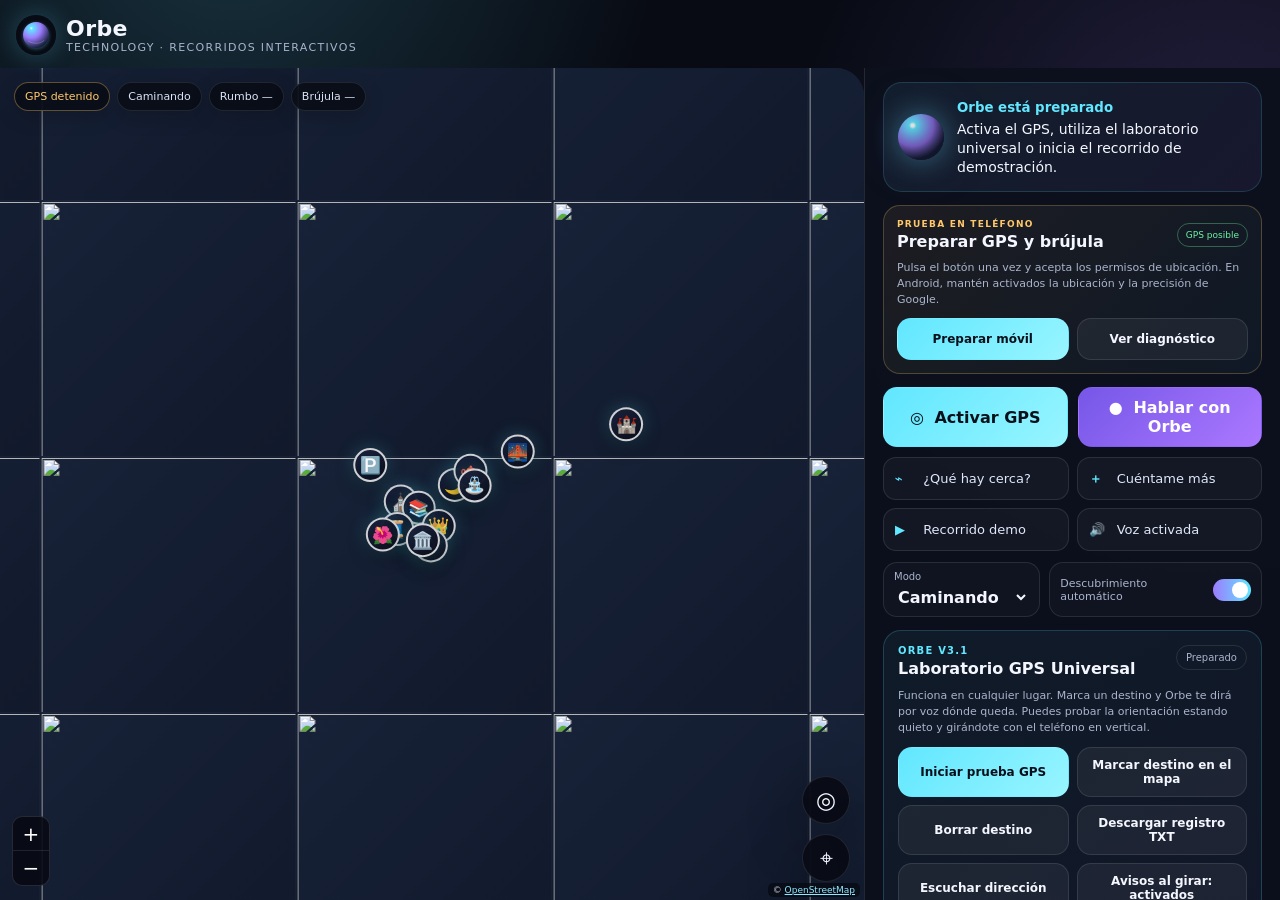
==== commit 63fed9e8: "Publica orientación por portales v3.1" ====
--- a/index.html
+++ b/index.html
@@ -8,14 +8,14 @@
   <meta name="apple-mobile-web-app-capable" content="yes">
   <meta name="apple-mobile-web-app-status-bar-style" content="black-translucent">
   <meta name="description" content="Orbe Technology: recorridos interactivos, laboratorio GPS y orientación experimental por portales.">
-  <title>Orbe Technology · Recorridos Interactivos · v3.0</title>
+  <title>Orbe Technology · Recorridos Interactivos · v3.1</title>
   <link rel="manifest" href="manifest.webmanifest">
   <link rel="icon" href="icons/orbe.svg">
   <link rel="apple-touch-icon" href="icons/orbe.svg">
-  <link rel="stylesheet" href="leaflet-lite.css?v=3.0">
-  <link rel="stylesheet" href="styles.css?v=3.0">
-  <link rel="stylesheet" href="gps-lab.css?v=3.0">
-  <link rel="stylesheet" href="street-numbering.css?v=3.0">
+  <link rel="stylesheet" href="leaflet-lite.css?v=3.1">
+  <link rel="stylesheet" href="styles.css?v=3.1">
+  <link rel="stylesheet" href="gps-lab.css?v=3.1">
+  <link rel="stylesheet" href="street-numbering.css?v=3.1">
 </head>
 <body>
   <div id="app">
@@ -129,7 +129,7 @@
         <section id="gpsLab" class="gps-lab" aria-label="Laboratorio GPS Universal">
           <div class="gps-lab-head">
             <div>
-              <small>ORBE V3.0</small>
+              <small>ORBE V3.1</small>
               <strong>Laboratorio GPS Universal</strong>
             </div>
             <span id="labState" class="lab-chip">Preparado</span>
@@ -202,13 +202,13 @@
 
   <div id="toast" class="toast" role="status"></div>
 
-  <script src="leaflet-lite.js?v=3.0"></script>
-  <script src="pois.js?v=3.0"></script>
-  <script src="demo-sync.js?v=3.0"></script>
-  <script src="gps-lab.js?v=3.0"></script>
-  <script src="destination-guide.js?v=3.0"></script>
-  <script src="street-numbering-config.js?v=3.0"></script>
-  <script src="street-numbering.js?v=3.0"></script>
-  <script src="app.js?v=3.0"></script>
+  <script src="leaflet-lite.js?v=3.1"></script>
+  <script src="pois.js?v=3.1"></script>
+  <script src="demo-sync.js?v=3.1"></script>
+  <script src="gps-lab.js?v=3.1"></script>
+  <script src="destination-guide.js?v=3.1"></script>
+  <script src="street-numbering-config.js?v=3.1"></script>
+  <script src="street-numbering.js?v=3.1"></script>
+  <script src="app.js?v=3.1"></script>
 </body>
 </html>
